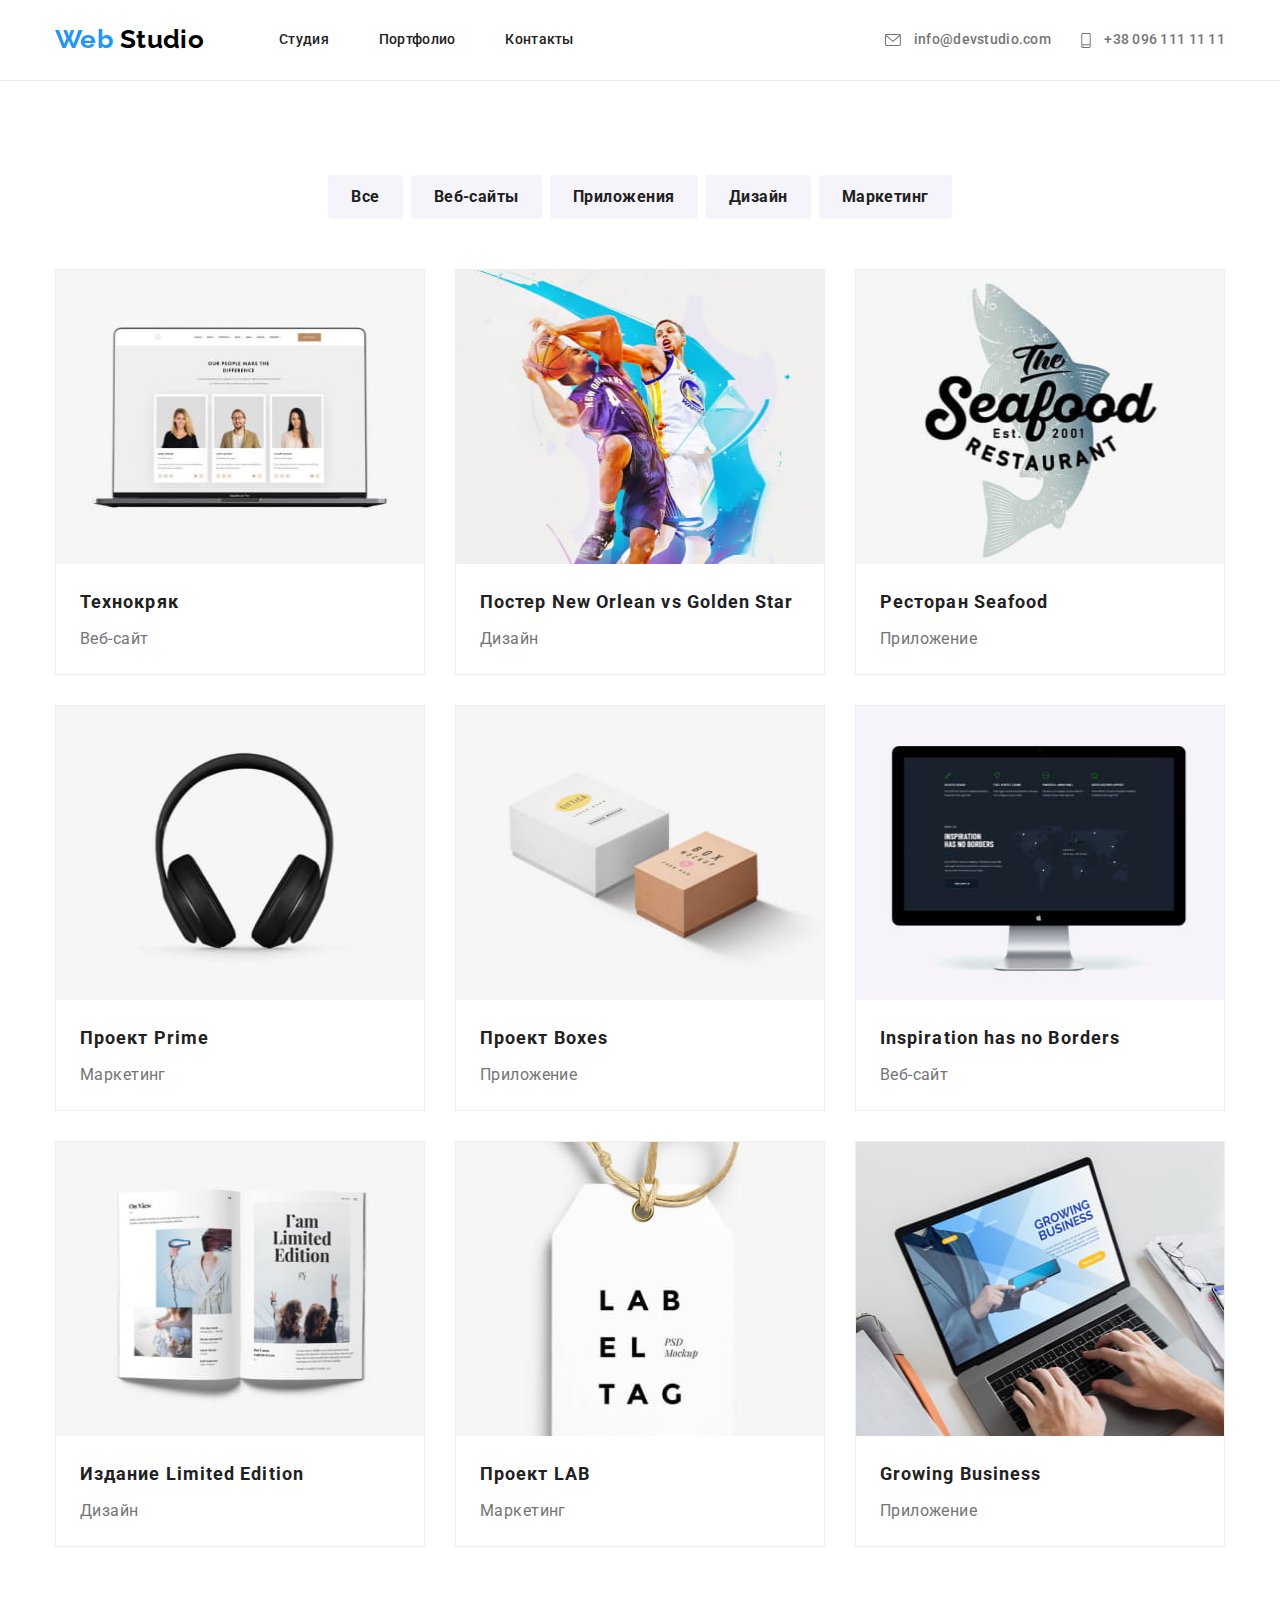
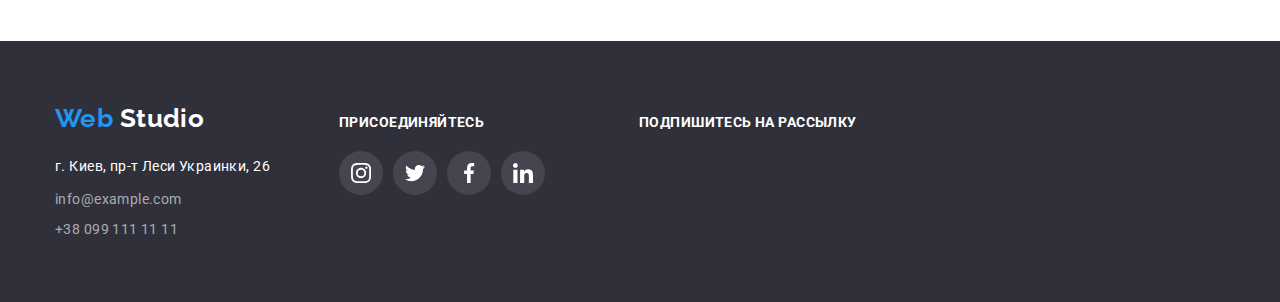
==== portfolio.html @ 945f6ce5 "Начало работы над 5 ДЗ" ====
<!DOCTYPE html>
<html lang="ru">

<head>
    <meta charset="UTF-8" />
    <meta name="viewport" content="width=device-width, initial-scale=1.0" />
    <meta http-equiv="X-UA-Compatible" content="ie=edge" />
    <link href="https://fonts.googleapis.com/css2?family=Raleway:wght@700&family=Roboto:wght@400;500;700&display=swap"
        rel="stylesheet">
    <link rel="stylesheet" href="./css/normalize.css">
    <link rel="stylesheet" href="./css/style.css">
    <title>Web Studio</title>
</head>

<body>
    <header class="page-header">
        <nav class="container main-nav">
            <a href="./index.html" class="logo">
                <span class="logo logo-first">Web</span>
                Studio
            </a>
            <ul class="list site-nav">
                <li class="site-nav-item"><a href="./index.html" class="site-nav-link">Студия</a></li>
                <li class="site-nav-item">
                    <a href="./portfolio.html" class="site-nav-link">Портфолио</a>
                </li>
                <li class="site-nav-item">
                    <a href="#" class="site-nav-link">Контакты</a>
                </li>
            </ul>
            <ul class="list contacts">
                <li class="contacts-item">
                    <a href="mailto:info@devstudio.com" class="contacts-link">
                        <svg class="icon-contacts" width="16" height="12">
                            <use href="./images/icons/sprite.svg#icon-envelope"></use>
                        </svg>
                        info@devstudio.com
                    </a>
                </li>
                <li class="contacts-item">
                    <a href="tel:+380961111111" class="contacts-link icon-phone">
                        <svg class="icon-contacts" width="10" height="15">
                            <use href="./images/icons/sprite.svg#icon-smartphone"></use>
                        </svg>
                        +38 096 111 11 11
                    </a>
                </li>
            </ul>
        </nav>
    </header>
    <main>
        <h1 class="visually-hidden">Портфолио</h1>
        <section class="container filter-section">
            <h2 class="visually-hidden">Фильтр работ</h2>
            <ul class="filter-list list">
                <li class="filter-item"><button type="button" class="button filter">Все</button></li>
                <li class="filter-item"><button type="button" class="button filter">Веб-сайты</button></li>
                <li class="filter-item"><button type="button" class="button filter">Приложения</button></li>
                <li class="filter-item"><button type="button" class="button filter">Дизайн</button></li>
                <li class="filter-item"><button type="button" class="button filter">Маркетинг</button></li>
            </ul>
        </section>
        <section class="container works-section">
            <h2 class="visually-hidden">Примеры работ</h2>
            <ul class="list works-list">
                <li class="portfolio-card">
                    <img src="./images/portfolio-1.jpg" alt="веб-сайт технокряк" width="370" height="294">
                    <div class="portfolio-item">
                        <h3 class="portfolio-item-title">Технокряк</h3>
                        <p class="portfolio-item-description">Веб-сайт</p>
                    </div>
                    <!--<div class="portfolio-item-text">
                        <p>Технокряк - это современная площадка распространения
                            коронавируса.
                            Компании используют эту
                            платформу для цифрового шпионажа и атак на защищённые сервера конкурентов.</p>
                    </div>-->
                </li>
                <li class="portfolio-card">
                    <img src="./images/portfolio-2.jpg" alt="дизайн баскетбольного постера" width="370" height="294">
                    <div class="portfolio-item">
                        <h3 class="portfolio-item-title">Постер New Orlean vs Golden Star</h3>
                        <p class="portfolio-item-description">Дизайн</p>
                    </div>
                    <!--<div class="portfolio-item-text">
                        <p>Lorem ipsum dolor sit amet consectetur adipisicing elit.
                            Perspiciatis
                            aspernatur sit eius harum, alias praesentium. Lorem ipsum dolor sit amet. Lorem ipsum dolor
                            sit amet. Lorem ipsum dolor sit amet.</p>
                    </div>-->
                </li>
                <li class="portfolio-card">
                    <img src="./images/portfolio-3.jpg" alt="приложения для ресторана сифуд" width="370" height="294">
                    <div class="portfolio-item">
                        <h3 class="portfolio-item-title">Ресторан Seafood</h3>
                        <p class="portfolio-item-description">Приложение</p>
                    </div>
                    <!--<div class="portfolio-item-text">
                        <p>Lorem ipsum dolor sit amet consectetur adipisicing elit.
                            Perspiciatis
                            aspernatur sit eius harum, alias praesentium. Lorem ipsum dolor sit amet. Lorem ipsum dolor
                            sit amet. Lorem ipsum dolor sit amet.</p>
                    </div>-->
                </li>
                <li class="portfolio-card">
                    <img src="./images/portfolio-4.jpg" alt="маркетинг для проекта прайм" width="370" height="294">

                    <div class="portfolio-item">

                        <h3 class="portfolio-item-title">Проект Prime</h3>
                        <p class="portfolio-item-description">Маркетинг</p>
                    </div>
                    <!--<div class="portfolio-item-text">
                        <p>Lorem ipsum dolor sit amet consectetur adipisicing elit.
                            Perspiciatis
                            aspernatur sit eius harum, alias praesentium. Lorem ipsum dolor sit amet. Lorem ipsum dolor
                            sit amet. Lorem ipsum dolor sit amet.</p>
                    </div>-->
                </li>
                <li class="portfolio-card">
                    <img src="./images/portfolio-5.jpg" alt="приложение для проекта боксес" width="370" height="294">
                    <div class="portfolio-item">

                        <h3 class="portfolio-item-title">Проект Boxes</h3>
                        <p class="portfolio-item-description">Приложение</p>
                    </div>
                    <!--<div class="portfolio-item-text">
                        <p>Lorem ipsum dolor sit amet consectetur adipisicing elit.
                            Perspiciatis
                            aspernatur sit eius harum, alias praesentium. Lorem ipsum dolor sit amet. Lorem ipsum dolor
                            sit amet. Lorem ipsum dolor sit amet.</p>
                    </div>-->
                </li>
                <li class="portfolio-card">
                    <img src="./images/portfolio-6.jpg" alt="сайт инспирейшн" width="370" height="294">
                    <div class="portfolio-item">

                        <h3 class="portfolio-item-title">Inspiration has no Borders</h3>
                        <p class="portfolio-item-description">Веб-сайт</p>
                    </div>
                    <!--<div class="portfolio-item-text">
                        <p>Lorem ipsum dolor sit amet consectetur adipisicing elit.
                            Perspiciatis
                            aspernatur sit eius harum, alias praesentium. Lorem ipsum dolor sit amet. Lorem ipsum dolor
                            sit amet. Lorem ipsum dolor sit amet.</p>
                    </div>-->
                </li>
                <li class="portfolio-card">
                    <img src="./images/portfolio-7.jpg" alt="дизайн издания лимитед эдишин" width="370" height="294">
                    <div class="portfolio-item">

                        <h3 class="portfolio-item-title">Издание Limited Edition</h3>
                        <p class="portfolio-item-description">Дизайн</p>
                    </div>
                    <!--<div class="portfolio-item-text">
                        <p>Lorem ipsum dolor sit amet consectetur adipisicing elit.
                            Perspiciatis
                            aspernatur sit eius harum, alias praesentium. Lorem ipsum dolor sit amet. Lorem ipsum dolor
                            sit amet. Lorem ipsum dolor sit amet.</p>
                    </div>-->
                </li>
                <li class="portfolio-card">
                    <img src="./images/portfolio-8.jpg" alt="маркетинг для проекта лаб" width="370" height="294">
                    <div class="portfolio-item">

                        <h3 class="portfolio-item-title">Проект LAB</h3>
                        <p class="portfolio-item-description">Маркетинг</p>
                    </div>
                    <!--<div class="portfolio-item-text">
                        <p>Lorem ipsum dolor sit amet consectetur adipisicing elit.
                            Perspiciatis
                            aspernatur sit eius harum, alias praesentium. Lorem ipsum dolor sit amet. Lorem ipsum dolor
                            sit amet. Lorem ipsum dolor sit amet.</p>
                    </div>-->
                </li>
                <li class="portfolio-card">
                    <img src="./images/portfolio-9.jpg" alt="приложение для бизнеса" width="370" height="294">
                    <div class="portfolio-item">

                        <h3 class="portfolio-item-title">Growing Business</h3>
                        <p class="portfolio-item-description">Приложение</p>
                    </div>
                    <!--<div class="portfolio-item-text">
                        <p>Lorem ipsum dolor sit amet consectetur adipisicing elit.
                            Perspiciatis
                            aspernatur sit eius harum, alias praesentium. Lorem ipsum dolor sit amet. Lorem ipsum dolor
                            sit amet. Lorem ipsum dolor sit amet.</p>
                    </div>-->
                </li>
            </ul>
        </section>
    </main>
    <footer>
        <div class="container footer-columns">
            <div class="logo-address">
                <a href="./index.html" class="logo logo-footer">
                    <span class="logo logo-first">Web</span>
                    Studio
                </a>
                <address class="address">
                    <ul class="list">
                        <li>
                            <a href="https://goo.gl/maps/nj3guqjCCo6YJQm78" target="_blank" rel="noopener noreferrer"
                                class="footer-link address">
                                г. Киев, пр-т Леси Украинки, 26
                            </a>
                        </li>
                        <li class="footer-contacts-mail">
                            <a href="mailto:info@example.com" class="footer-link">info@example.com</a>
                        </li>
                        <li class="footer-contacts-phone">
                            <a href="tel:+380991111111" class="footer-link">+38 099 111 11 11</a>
                        </li>
                    </ul>
                </address>
            </div>
            <div class="follow-block">
                <p class="footer-action">Присоединяйтесь</p>
                <ul class="list social-link">
                    <li>
                        <a class="social-link-item footer" href="https://www.instagram.com/" target="_blank"
                            rel="noopener noreferrer" aria-label="ссылка на инстаграм">
                            <svg class="social-link-icon" width="20" height="20">
                                <use href="./images/icons/sprite.svg#icon-instagram"></use>
                            </svg>
                        </a>
                    </li>
                    <li>
                        <a class="social-link-item footer" href="https://www.twitter.com/" target="_blank"
                            rel="noopener noreferrer" aria-label="ссылка на твиттер">
                            <svg class="social-link-icon" width="20" height="20">
                                <use href="./images/icons/sprite.svg#icon-twitter"></use>
                            </svg>
                        </a>
                    </li>
                    <li>
                        <a class="social-link-item footer" href="https://www.facebook.com/" target="_blank"
                            rel="noopener noreferrer" aria-label="ссылка на фейсбук">
                            <svg class="social-link-icon" width="20" height="20">
                                <use href="./images/icons/sprite.svg#icon-facebook"></use>
                            </svg>
                        </a>
                    </li>
                    <li>
                        <a class="social-link-item footer" href="https://www.linkedin.com/" target="_blank"
                            rel="noopener noreferrer" aria-label="ссылка на линкедин">
                            <svg class="social-link-icon" width="20" height="20">
                                <use href="./images/icons/sprite.svg#icon-linkedin"></use>
                            </svg>
                        </a>
                    </li>
                </ul>
            </div>
            <div>
                <p class="footer-action">Подпишитесь на рассылку</p>
            </div>
        </div>
    </footer>
</body>

</html>
---- css/style.css ----
:root {
	--primary-text-color: #757575;
	--secondary-text-color: #212121;
	--accent-color: #2196f3;
	--additional-color: #ffffff;
	--logo-color: #000000;
	--footer-contacts-color: rgba(255, 255, 255, 0.6);
	--overlay-color: rgba(47, 48, 58, 0.8);
	--overlay-hero: rgba(47, 48, 58, 0.4);
	--portfolio-overlay: rgba(33, 150, 243, 0.9);
	--secondary-background: #f5f4fa;
	--footer-background: #2f303a;
	--clients-logo-border: #afb1b8;
}

html {
	box-sizing: border-box;
}

*,
*::before,
*::after {
	box-sizing: inherit;
}

body {
	color: var(--primary-text-color);
	font-family: Roboto, sans-serif;
	font-style: normal;
	font-weight: 400;
	font-size: 14px;
	line-height: 1.71;
	letter-spacing: 0.03em;
}

header {
	border-bottom: 1px solid #ececec;
}

footer {
	margin-top: 94px;

	background-color: var(--footer-background);
}

button {
	font-family: inherit;
}

img {
	display: block;
	margin: 0;
	max-width: 100%;
}

/*Utilities*/

.list {
	list-style: none;
	padding: 0;
	margin: 0;
}

.container {
	width: 1200px;
	margin-left: auto;
	margin-right: auto;
	padding-left: 15px;
	padding-right: 15px;
}

.visually-hidden {
	position: absolute !important;
	clip: rect(1px 1px 1px 1px);
	/* IE6, IE7 */
	clip: rect(1px, 1px, 1px, 1px);
	padding: 0 !important;
	border: 0 !important;
	height: 1px !important;
	width: 1px !important;
	overflow: hidden;
}

/*Logo*/

.logo {
	color: var(--logo-color);
	font-family: Raleway, serif;
	font-style: normal;
	font-weight: 700;
	font-size: 26px;
	line-height: 1.2;
	text-decoration: none;
}

.logo.logo-first {
	color: var(--accent-color);
}

.logo.logo-footer {
	color: var(--additional-color);
}

/*Navigation*/

.main-nav {
	display: flex;
	align-items: center;
}

.site-nav {
	display: flex;
	margin-left: 75px;
}

.contacts {
	display: flex;
	margin-left: auto;
}

.site-nav-item {
	margin-right: 50px;
}

.site-nav-item:last-child {
	margin-right: 0;
}

.contacts-item {
	margin-right: 30px;
}

.contacts-item:last-child {
	margin-right: 0;
}

.site-nav-link,
.contacts-link {
	padding-top: 32px;
	padding-bottom: 32px;
	display: block;

	font-weight: 500;
	line-height: 1.14;
	letter-spacing: 0.02em;
	text-decoration: none;
}

.site-nav-link {
	color: var(--secondary-text-color);
}

.contacts-link {
	color: var(--primary-text-color);
	fill: var(--primary-text-color);
}

.icon-contacts {
	margin-right: 10px;
	vertical-align: middle;
}

.site-nav-link:hover,
.contacts-link:hover,
.site-nav-link:focus,
.contacts-link:focus {
	color: var(--accent-color);
	fill: var(--accent-color);
}

/*Hero*/

.hero {
	color: var(--additional-color);
	text-align: center;
	letter-spacing: 0.06em;
}

.hero-section {
	padding-top: 200px;
	padding-bottom: 200px;
	height: 600px;
	max-width: 1600px;
	background-color: var(--overlay-color);
	background-image: linear-gradient(var(--overlay-hero), var(--overlay-hero)), url(../images/hero.jpg);
	background-position: center;
	background-size: cover;
}

.hero-title {
	margin-top: 0;
	margin-bottom: 30px;
	font-weight: 900;
	font-size: 44px;
	line-height: 1.36;
	letter-spacing: 0.06em;
	text-transform: uppercase;
}

/*Buttons*/

.button {
	display: inline-block;
	border: 1px solid transparent;
	border-radius: 4px;
	padding: 10px 32px;
	min-width: 200px;

	background-color: var(--additional-color);
	color: var(--primary-text-color);
	font-weight: 700;
	font-size: 16px;
	line-height: 1.88;
	text-align: center;
	letter-spacing: 0.06em;
}

.button.primary {
	background-color: var(--accent-color);
	color: var(--additional-color);
}

.button.filter {
	background-color: var(--secondary-background);
	color: var(--secondary-text-color);
	line-height: 1.88;
	letter-spacing: 0.03em;
	padding: 6px 22px;
	min-width: 73px;
}

.filter-item {
	margin-left: 8px;
}
.filter-item:first-child {
	margin-left: 0;
}

.button.filter:hover,
.button.filter:active,
.button.filter:focus {
	background-color: var(--accent-color);
	color: var(--additional-color);
	outline: none;
	box-shadow: 0px 3px 1px rgba(0, 0, 0, 0.1), 0px 1px 2px rgba(0, 0, 0, 0.08), 0px 2px 2px rgba(0, 0, 0, 0.12);
}

/*Section*/

.section {
	margin-top: 94px;
}

.section-title {
	margin-top: 0;
	margin-bottom: 50px;

	color: var(--secondary-text-color);
	font-weight: 700;
	font-size: 36px;
	line-height: 1.17;
	text-align: center;
}

.section-title-description {
	margin-top: 30px;
	margin-bottom: 10px;

	color: var(--secondary-text-color);
	font-weight: 700;
	font-size: 14px;
	line-height: 1.14;
	text-transform: uppercase;
}

.section-title-description.white {
	margin-top: 0;
	margin-bottom: 0;
	padding-top: 27px;
	padding-bottom: 27px;
	display: block;

	background-color: var(--overlay-color);
	color: var(--additional-color);
	text-align: center;
}

/*Advantages*/

.advantages {
	display: flex;
}

.advantages-item {
	width: calc((100% - 90px) / 4);
}

.advantages-item:not(:last-child) {
	margin-right: 30px;
}

.advantages-bg {
	display: flex;

	height: 120px;
	align-items: center;
	justify-content: center;
	background-color: var(--secondary-background);
	border-radius: 4px;
}

.advantages-icon {
	width: 70px;
	height: 70px;
}

/*Products*/

.products {
	display: flex;
}

.products-item {
	width: calc((100% - 60px) / 3);
}

.products-item:not(:last-child) {
	margin-right: 30px;
}

/*Team*/

.section-grey {
	padding-top: 94px;
	padding-bottom: 94px;
	margin-top: 94px;

	background-color: var(--secondary-background);
}

.team-member {
	display: flex;
	font-size: 16px;
	line-height: 1.18;
	text-align: center;
}

.team-member-card {
	width: calc((100% - 90px) / 4);

	background-color: var(--additional-color);
	box-shadow: 0px 1px 3px rgba(0, 0, 0, 0.12), 0px 1px 1px rgba(0, 0, 0, 0.14), 0px 2px 1px rgba(0, 0, 0, 0.2);
	border-radius: 0px 0px 4px 4px;
}

.team-member-card:not(:last-child) {
	margin-right: 30px;
}

.team-member.name {
	margin-top: 0;
	margin-bottom: 10px;
	display: block;
	color: var(--secondary-text-color);
	font-weight: 500;
}

.team-member.prof {
	margin-top: 0;
	margin-bottom: 16px;
	display: block;
}

.team-member-description {
	padding-top: 30px;
	padding-bottom: 24px;
	padding-left: 32px;
	padding-right: 32px;
}

/*Clients*/

.clients {
	margin-top: 94px;
}

.clients-list {
	display: flex;
	align-items: center;
}

.clients-list-item {
	display: flex;

	width: calc((100% - 150px) / 6);
	height: 90px;
	border: 1px solid var(--clients-logo-border);
	border-radius: 4px;
}

.clients-list-item:hover {
	border-color: var(--accent-color);
}

.clients-list-item:not(:last-child) {
	margin-right: 30px;
}

.clients-link {
	display: flex;
	align-items: center;
	justify-content: center;
	height: 90px;
	width: 170px;
	margin: 0;
	padding: 0;
	fill: var(--clients-logo-border);
}

.clients-link:hover {
	fill: var(--accent-color);
}

/*Portfolio*/

.portfolio-card {
	width: calc((100% - 60px) / 3);
	margin-right: 30px;
	margin-bottom: 30px;
	background: #ffffff;
	border: 1px solid #eeeeee;
}

.portfolio-card:hover {
	box-shadow: 0px 1px 1px rgba(0, 0, 0, 0.12), 0px 4px 4px rgba(0, 0, 0, 0.06), 1px 4px 6px rgba(0, 0, 0, 0.16);
}

.portfolio-card:nth-last-child(-n + 3) {
	margin-bottom: 0;
}

.portfolio-card:nth-child(3n) {
	margin-right: 0;
}

.portfolio-item {
	padding: 20px 24px;
}

.portfolio-item-title {
	margin: 0;

	color: var(--secondary-text-color);
	font-weight: 700;
	font-size: 18px;
	line-height: 2;
	letter-spacing: 0.06em;
}

.portfolio-item-description {
	margin-top: 4px;
	margin-bottom: 0;

	font-size: 16px;
	line-height: 1.87;
}

.portfolio-item-text {
	margin: 0;
	padding: 63px 24px;

	background-color: var(--portfolio-overlay);
	color: var(--additional-color);
	font-size: 18px;
	line-height: 1.56;
}

.filter-list {
	display: flex;
	justify-content: center;
}

.filter-section {
	margin-top: 94px;
}

.works-section {
	margin-top: 50px;
}

.works-list {
	display: flex;
	flex-wrap: wrap;
}

/*Footer*/

.footer-link {
	color: var(--footer-contacts-color);
	font-style: normal;
	text-decoration: none;
}

.footer-link.address {
	color: var(--additional-color);
}

.footer-action {
	margin-bottom: 20px;

	color: var(--additional-color);
	font-weight: 700;
	font-size: 14px;
	line-height: 1.14;
	text-transform: uppercase;
}

.footer-columns {
	display: flex;
	align-items: baseline;
	padding-bottom: 60px;
	padding-top: 60px;
}

.logo-address {
	margin-right: 69px;
}

.address {
	margin-top: 20px;
}

.footer-contacts-mail {
	margin-top: 9px;
}

.footer-contacts-phone {
	margin-top: 6px;
}

/*Social links*/

.social-link {
	display: flex;
	align-items: center;
}

.social-link:hover,
.social-link:focus {
}

.social-link > li:not(:last-child) {
	margin-right: 10px;
}

.social-link-item {
	display: flex;
	align-items: center;
	margin: 0px;
	padding: 12px;

	fill: var(--clients-logo-border);
}

.social-link-item:hover,
.social-link-item:focus,
.social-link-item.footer:hover,
.social-link-item.footer:focus {
	fill: var(--additional-color);
	background-size: 44px 44px;
	background-color: var(--accent-color);
	border-radius: 50%;
}

.social-link-icon:hover,
.social-link-icon:focus {
	fill: var(--additional-color);
}

.social-link-item.footer {
	fill: var(--additional-color);
	background-color: rgba(255, 255, 255, 0.1);
	border-radius: 50%;
}

.follow-block {
	margin-right: 94px;
}
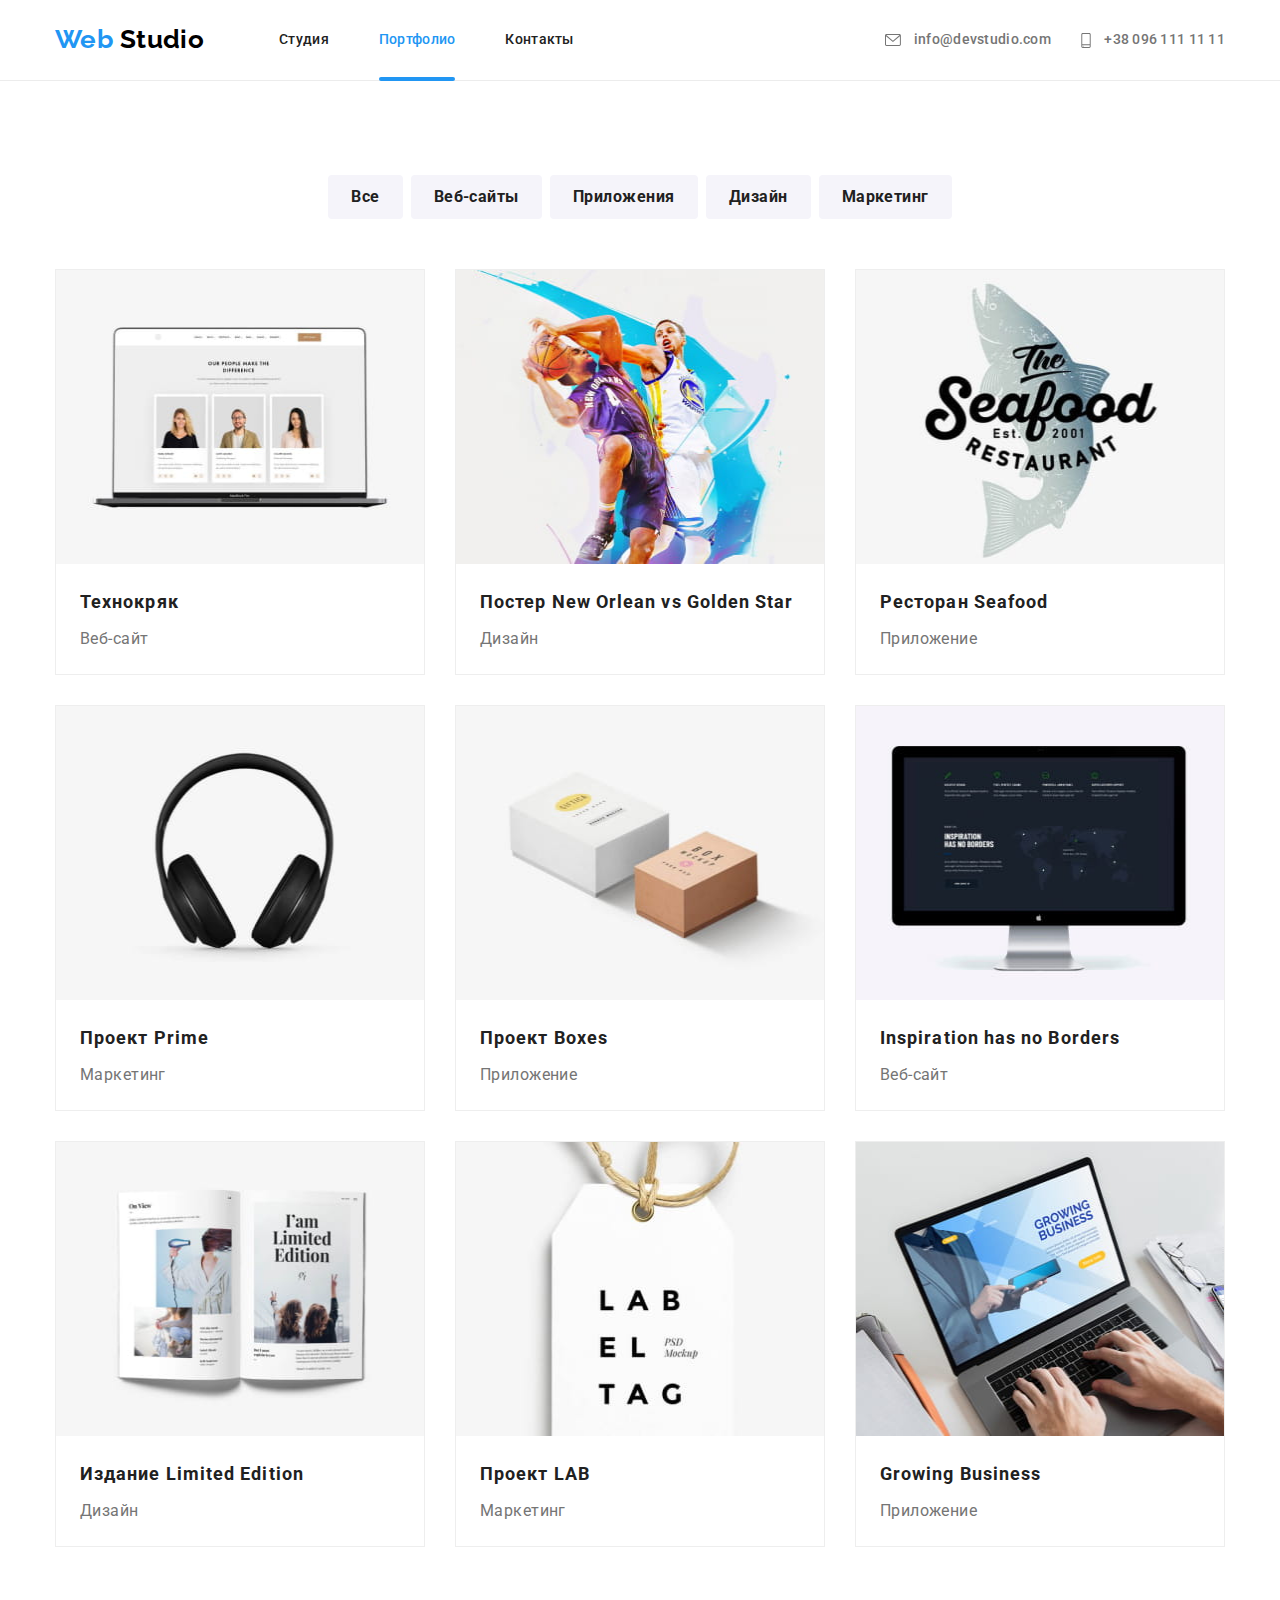
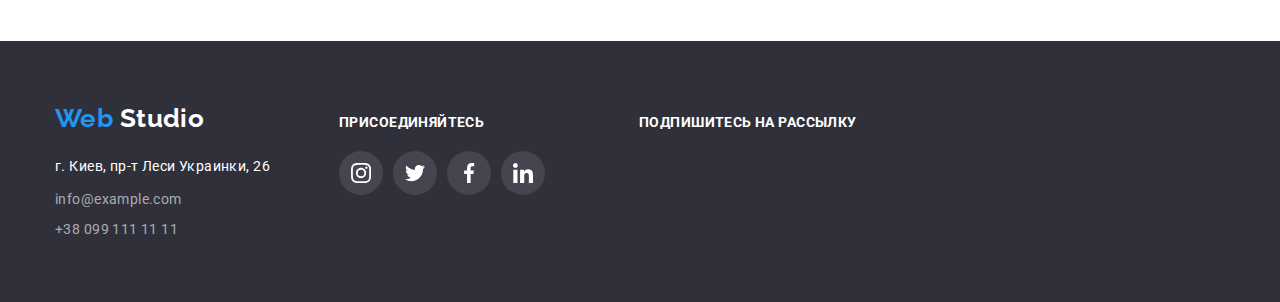
==== commit daa8fc98: "Добавлены эффекты перехода" ====
--- a/portfolio.html
+++ b/portfolio.html
@@ -22,7 +22,7 @@
             <ul class="list site-nav">
                 <li class="site-nav-item"><a href="./index.html" class="site-nav-link">Студия</a></li>
                 <li class="site-nav-item">
-                    <a href="./portfolio.html" class="site-nav-link">Портфолио</a>
+                    <a href="./portfolio.html" class="site-nav-link current">Портфолио</a>
                 </li>
                 <li class="site-nav-item">
                     <a href="#" class="site-nav-link">Контакты</a>
@@ -64,128 +64,170 @@
             <h2 class="visually-hidden">Примеры работ</h2>
             <ul class="list works-list">
                 <li class="portfolio-card">
-                    <img src="./images/portfolio-1.jpg" alt="веб-сайт технокряк" width="370" height="294">
+                    <div class="overlay-portfolio-text"><img src="./images/portfolio-1.jpg" alt="веб-сайт технокряк"
+                            width="370" height="294">
+                        <div class="portfolio-item-text">
+                            <p>Технокряк - это современная площадка распространения
+                                коронавируса.
+                                Компании используют эту
+                                платформу для цифрового шпионажа и атак на защищённые сервера конкурентов.</p>
+                        </div>
+                    </div>
+
                     <div class="portfolio-item">
                         <h3 class="portfolio-item-title">Технокряк</h3>
                         <p class="portfolio-item-description">Веб-сайт</p>
                     </div>
-                    <!--<div class="portfolio-item-text">
-                        <p>Технокряк - это современная площадка распространения
-                            коронавируса.
-                            Компании используют эту
-                            платформу для цифрового шпионажа и атак на защищённые сервера конкурентов.</p>
-                    </div>-->
-                </li>
-                <li class="portfolio-card">
-                    <img src="./images/portfolio-2.jpg" alt="дизайн баскетбольного постера" width="370" height="294">
+                </li>
+                <li class="portfolio-card">
+                    <div class="overlay-portfolio-text"><img src="./images/portfolio-2.jpg"
+                            alt="дизайн баскетбольного постера" width="370" height="294">
+                        <div class="portfolio-item-text">
+                            <p>Lorem ipsum dolor sit amet consectetur adipisicing elit.
+                                Perspiciatis
+                                aspernatur sit eius harum, alias praesentium. Lorem ipsum dolor sit amet. Lorem ipsum
+                                dolor
+                                sit amet. Lorem ipsum dolor sit amet.</p>
+                        </div>
+                    </div>
                     <div class="portfolio-item">
                         <h3 class="portfolio-item-title">Постер New Orlean vs Golden Star</h3>
                         <p class="portfolio-item-description">Дизайн</p>
                     </div>
-                    <!--<div class="portfolio-item-text">
-                        <p>Lorem ipsum dolor sit amet consectetur adipisicing elit.
-                            Perspiciatis
-                            aspernatur sit eius harum, alias praesentium. Lorem ipsum dolor sit amet. Lorem ipsum dolor
-                            sit amet. Lorem ipsum dolor sit amet.</p>
-                    </div>-->
-                </li>
-                <li class="portfolio-card">
-                    <img src="./images/portfolio-3.jpg" alt="приложения для ресторана сифуд" width="370" height="294">
+                </li>
+                <li class="portfolio-card">
+                    <div class="overlay-portfolio-text"><img src="./images/portfolio-3.jpg"
+                            alt="приложения для ресторана сифуд" width="370" height="294">
+
+                        <div class="portfolio-item-text">
+                            <p>Lorem ipsum dolor sit amet consectetur adipisicing elit.
+                                Perspiciatis
+                                aspernatur sit eius harum, alias praesentium. Lorem ipsum dolor sit amet. Lorem ipsum
+                                dolor
+                                sit amet. Lorem ipsum dolor sit amet.</p>
+                        </div>
+                    </div>
                     <div class="portfolio-item">
                         <h3 class="portfolio-item-title">Ресторан Seafood</h3>
                         <p class="portfolio-item-description">Приложение</p>
                     </div>
-                    <!--<div class="portfolio-item-text">
-                        <p>Lorem ipsum dolor sit amet consectetur adipisicing elit.
-                            Perspiciatis
-                            aspernatur sit eius harum, alias praesentium. Lorem ipsum dolor sit amet. Lorem ipsum dolor
-                            sit amet. Lorem ipsum dolor sit amet.</p>
-                    </div>-->
-                </li>
-                <li class="portfolio-card">
-                    <img src="./images/portfolio-4.jpg" alt="маркетинг для проекта прайм" width="370" height="294">
-
+                </li>
+                <li class="portfolio-card">
+                    <div class="overlay-portfolio-text"><img src="./images/portfolio-4.jpg"
+                            alt="маркетинг для проекта прайм" width="370" height="294">
+                        <div class="portfolio-item-text">
+                            <p>Lorem ipsum dolor sit amet consectetur adipisicing elit.
+                                Perspiciatis
+                                aspernatur sit eius harum, alias praesentium. Lorem ipsum dolor sit amet. Lorem ipsum
+                                dolor
+                                sit amet. Lorem ipsum dolor sit amet.</p>
+                        </div>
+                    </div>
                     <div class="portfolio-item">
 
                         <h3 class="portfolio-item-title">Проект Prime</h3>
                         <p class="portfolio-item-description">Маркетинг</p>
                     </div>
-                    <!--<div class="portfolio-item-text">
-                        <p>Lorem ipsum dolor sit amet consectetur adipisicing elit.
-                            Perspiciatis
-                            aspernatur sit eius harum, alias praesentium. Lorem ipsum dolor sit amet. Lorem ipsum dolor
-                            sit amet. Lorem ipsum dolor sit amet.</p>
-                    </div>-->
-                </li>
-                <li class="portfolio-card">
-                    <img src="./images/portfolio-5.jpg" alt="приложение для проекта боксес" width="370" height="294">
-                    <div class="portfolio-item">
-
+
+                </li>
+                <li class="portfolio-card">
+                    <div class="overlay-portfolio-text"><img src="./images/portfolio-5.jpg"
+                            alt="приложение для проекта боксес" width="370" height="294">
+
+                        <div class="portfolio-item-text">
+                            <p>Lorem ipsum dolor sit amet consectetur adipisicing elit.
+                                Perspiciatis
+                                aspernatur sit eius harum, alias praesentium. Lorem ipsum dolor sit amet. Lorem ipsum
+                                dolor
+                                sit amet. Lorem ipsum dolor sit amet.</p>
+                        </div>
+                    </div>
+
+                    <div class="portfolio-item">
                         <h3 class="portfolio-item-title">Проект Boxes</h3>
                         <p class="portfolio-item-description">Приложение</p>
                     </div>
-                    <!--<div class="portfolio-item-text">
-                        <p>Lorem ipsum dolor sit amet consectetur adipisicing elit.
-                            Perspiciatis
-                            aspernatur sit eius harum, alias praesentium. Lorem ipsum dolor sit amet. Lorem ipsum dolor
-                            sit amet. Lorem ipsum dolor sit amet.</p>
-                    </div>-->
-                </li>
-                <li class="portfolio-card">
-                    <img src="./images/portfolio-6.jpg" alt="сайт инспирейшн" width="370" height="294">
+
+                </li>
+                <li class="portfolio-card">
+                    <div class="overlay-portfolio-text"><img src="./images/portfolio-6.jpg" alt="сайт инспирейшн"
+                            width="370" height="294">
+
+                        <div class="portfolio-item-text">
+                            <p>Lorem ipsum dolor sit amet consectetur adipisicing elit.
+                                Perspiciatis
+                                aspernatur sit eius harum, alias praesentium. Lorem ipsum dolor sit amet. Lorem ipsum
+                                dolor
+                                sit amet. Lorem ipsum dolor sit amet.</p>
+                        </div>
+                    </div>
+
                     <div class="portfolio-item">
 
                         <h3 class="portfolio-item-title">Inspiration has no Borders</h3>
                         <p class="portfolio-item-description">Веб-сайт</p>
                     </div>
-                    <!--<div class="portfolio-item-text">
-                        <p>Lorem ipsum dolor sit amet consectetur adipisicing elit.
-                            Perspiciatis
-                            aspernatur sit eius harum, alias praesentium. Lorem ipsum dolor sit amet. Lorem ipsum dolor
-                            sit amet. Lorem ipsum dolor sit amet.</p>
-                    </div>-->
-                </li>
-                <li class="portfolio-card">
-                    <img src="./images/portfolio-7.jpg" alt="дизайн издания лимитед эдишин" width="370" height="294">
+
+                </li>
+                <li class="portfolio-card">
+                    <div class="overlay-portfolio-text"><img src="./images/portfolio-7.jpg"
+                            alt="дизайн издания лимитед эдишин" width="370" height="294">
+
+                        <div class="portfolio-item-text">
+                            <p>Lorem ipsum dolor sit amet consectetur adipisicing elit.
+                                Perspiciatis
+                                aspernatur sit eius harum, alias praesentium. Lorem ipsum dolor sit amet. Lorem ipsum
+                                dolor
+                                sit amet. Lorem ipsum dolor sit amet.</p>
+                        </div>
+                    </div>
+
                     <div class="portfolio-item">
 
                         <h3 class="portfolio-item-title">Издание Limited Edition</h3>
                         <p class="portfolio-item-description">Дизайн</p>
                     </div>
-                    <!--<div class="portfolio-item-text">
-                        <p>Lorem ipsum dolor sit amet consectetur adipisicing elit.
-                            Perspiciatis
-                            aspernatur sit eius harum, alias praesentium. Lorem ipsum dolor sit amet. Lorem ipsum dolor
-                            sit amet. Lorem ipsum dolor sit amet.</p>
-                    </div>-->
-                </li>
-                <li class="portfolio-card">
-                    <img src="./images/portfolio-8.jpg" alt="маркетинг для проекта лаб" width="370" height="294">
+
+                </li>
+                <li class="portfolio-card">
+                    <div class="overlay-portfolio-text"><img src="./images/portfolio-8.jpg"
+                            alt="маркетинг для проекта лаб" width="370" height="294">
+
+                        <div class="portfolio-item-text">
+                            <p>Lorem ipsum dolor sit amet consectetur adipisicing elit.
+                                Perspiciatis
+                                aspernatur sit eius harum, alias praesentium. Lorem ipsum dolor sit amet. Lorem ipsum
+                                dolor
+                                sit amet. Lorem ipsum dolor sit amet.</p>
+                        </div>
+                    </div>
+
                     <div class="portfolio-item">
 
                         <h3 class="portfolio-item-title">Проект LAB</h3>
                         <p class="portfolio-item-description">Маркетинг</p>
                     </div>
-                    <!--<div class="portfolio-item-text">
-                        <p>Lorem ipsum dolor sit amet consectetur adipisicing elit.
-                            Perspiciatis
-                            aspernatur sit eius harum, alias praesentium. Lorem ipsum dolor sit amet. Lorem ipsum dolor
-                            sit amet. Lorem ipsum dolor sit amet.</p>
-                    </div>-->
-                </li>
-                <li class="portfolio-card">
-                    <img src="./images/portfolio-9.jpg" alt="приложение для бизнеса" width="370" height="294">
+
+                </li>
+                <li class="portfolio-card">
+                    <div class="overlay-portfolio-text"><img src="./images/portfolio-9.jpg" alt="приложение для бизнеса"
+                            width="370" height="294">
+
+                        <div class="portfolio-item-text">
+                            <p>Lorem ipsum dolor sit amet consectetur adipisicing elit.
+                                Perspiciatis
+                                aspernatur sit eius harum, alias praesentium. Lorem ipsum dolor sit amet. Lorem ipsum
+                                dolor
+                                sit amet. Lorem ipsum dolor sit amet.</p>
+                        </div>
+                    </div>
+
                     <div class="portfolio-item">
 
                         <h3 class="portfolio-item-title">Growing Business</h3>
                         <p class="portfolio-item-description">Приложение</p>
                     </div>
-                    <!--<div class="portfolio-item-text">
-                        <p>Lorem ipsum dolor sit amet consectetur adipisicing elit.
-                            Perspiciatis
-                            aspernatur sit eius harum, alias praesentium. Lorem ipsum dolor sit amet. Lorem ipsum dolor
-                            sit amet. Lorem ipsum dolor sit amet.</p>
-                    </div>-->
+
                 </li>
             </ul>
         </section>
--- a/css/style.css
+++ b/css/style.css
@@ -34,7 +34,7 @@
 }
 
 header {
-	border-bottom: 1px solid #ececec;
+	position: relative;
 }
 
 footer {
@@ -103,6 +103,10 @@
 
 /*Navigation*/
 
+.page-header {
+	border-bottom: 1px solid #ECECEC;
+}
+
 .main-nav {
 	display: flex;
 	align-items: center;
@@ -120,6 +124,7 @@
 
 .site-nav-item {
 	margin-right: 50px;
+	position: relative;
 }
 
 .site-nav-item:last-child {
@@ -148,6 +153,32 @@
 
 .site-nav-link {
 	color: var(--secondary-text-color);
+}
+
+.site-nav-link:hover::after,
+.site-nav-link:focus::after,
+.site-nav-link.current::after {
+	content: "";
+	width: 100%;
+	height: 4px;
+	border-radius: 2px;
+	background-color: var(--accent-color);
+	position: absolute;
+	bottom: 0;
+	left: 0;
+	transform: translate(0px, 1px);
+
+}
+
+.site-nav-link:hover::after,
+.site-nav-link:focus::after {
+
+	transition: background-color 250ms cubic-bezier(0.4, 0, 0.2, 1);
+
+}
+
+.site-nav-link.current {
+	color: var(--accent-color);
 }
 
 .contacts-link {
@@ -166,6 +197,8 @@
 .contacts-link:focus {
 	color: var(--accent-color);
 	fill: var(--accent-color);
+	transition: color 250ms cubic-bezier(0.4, 0, 0.2, 1),
+		fill 250ms cubic-bezier(0.4, 0, 0.2, 1);
 }
 
 /*Hero*/
@@ -232,6 +265,7 @@
 .filter-item {
 	margin-left: 8px;
 }
+
 .filter-item:first-child {
 	margin-left: 0;
 }
@@ -243,6 +277,9 @@
 	color: var(--additional-color);
 	outline: none;
 	box-shadow: 0px 3px 1px rgba(0, 0, 0, 0.1), 0px 1px 2px rgba(0, 0, 0, 0.08), 0px 2px 2px rgba(0, 0, 0, 0.12);
+	transition: color 250ms cubic-bezier(0.4, 0, 0.2, 1),
+		background-color 250ms cubic-bezier(0.4, 0, 0.2, 1),
+		box-shadow 250ms cubic-bezier(0.4, 0, 0.2, 1);
 }
 
 /*Section*/
@@ -279,6 +316,9 @@
 	padding-top: 27px;
 	padding-bottom: 27px;
 	display: block;
+	position: absolute;
+	bottom: 0;
+	width: 100%;
 
 	background-color: var(--overlay-color);
 	color: var(--additional-color);
@@ -322,6 +362,8 @@
 
 .products-item {
 	width: calc((100% - 60px) / 3);
+
+	position: relative;
 }
 
 .products-item:not(:last-child) {
@@ -398,8 +440,10 @@
 	border-radius: 4px;
 }
 
-.clients-list-item:hover {
+.clients-list-item:hover,
+.clients-list-item:focus {
 	border-color: var(--accent-color);
+	transition: border-color 250ms cubic-bezier(0.4, 0, 0.2, 1);
 }
 
 .clients-list-item:not(:last-child) {
@@ -417,8 +461,10 @@
 	fill: var(--clients-logo-border);
 }
 
-.clients-link:hover {
+.clients-link:hover,
+.clients-link:focus {
 	fill: var(--accent-color);
+	transition: fill 250ms cubic-bezier(0.4, 0, 0.2, 1);
 }
 
 /*Portfolio*/
@@ -433,6 +479,7 @@
 
 .portfolio-card:hover {
 	box-shadow: 0px 1px 1px rgba(0, 0, 0, 0.12), 0px 4px 4px rgba(0, 0, 0, 0.06), 1px 4px 6px rgba(0, 0, 0, 0.16);
+	transition: box-shadow 250ms cubic-bezier(0.4, 0, 0.2, 1);
 }
 
 .portfolio-card:nth-last-child(-n + 3) {
@@ -457,6 +504,21 @@
 	letter-spacing: 0.06em;
 }
 
+.overlay-portfolio-text {
+	position: relative;
+	overflow: hidden;
+
+
+}
+
+.portfolio-card:hover .portfolio-item-text {
+
+	transform: translatey(0);
+	width: 370px;
+	height: 294px;
+	transition: transform 250ms cubic-bezier(0.4, 0, 0.2, 1)
+}
+
 .portfolio-item-description {
 	margin-top: 4px;
 	margin-bottom: 0;
@@ -468,11 +530,18 @@
 .portfolio-item-text {
 	margin: 0;
 	padding: 63px 24px;
+	width: 100%;
+	height: 100%;
+	position: absolute;
+	top: 0;
+	left: 0;
 
 	background-color: var(--portfolio-overlay);
 	color: var(--additional-color);
 	font-size: 18px;
 	line-height: 1.56;
+
+	transform: translatey(100%);
 }
 
 .filter-list {
@@ -545,11 +614,7 @@
 	align-items: center;
 }
 
-.social-link:hover,
-.social-link:focus {
-}
-
-.social-link > li:not(:last-child) {
+.social-link>li:not(:last-child) {
 	margin-right: 10px;
 }
 
@@ -570,11 +635,14 @@
 	background-size: 44px 44px;
 	background-color: var(--accent-color);
 	border-radius: 50%;
+	transition: fill 250ms cubic-bezier(0.4, 0, 0.2, 1),
+		background-color 250ms cubic-bezier(0.4, 0, 0.2, 1);
 }
 
 .social-link-icon:hover,
 .social-link-icon:focus {
 	fill: var(--additional-color);
+	transition: fill 250ms cubic-bezier(0.4, 0, 0.2, 1);
 }
 
 .social-link-item.footer {
@@ -585,4 +653,4 @@
 
 .follow-block {
 	margin-right: 94px;
-}
+}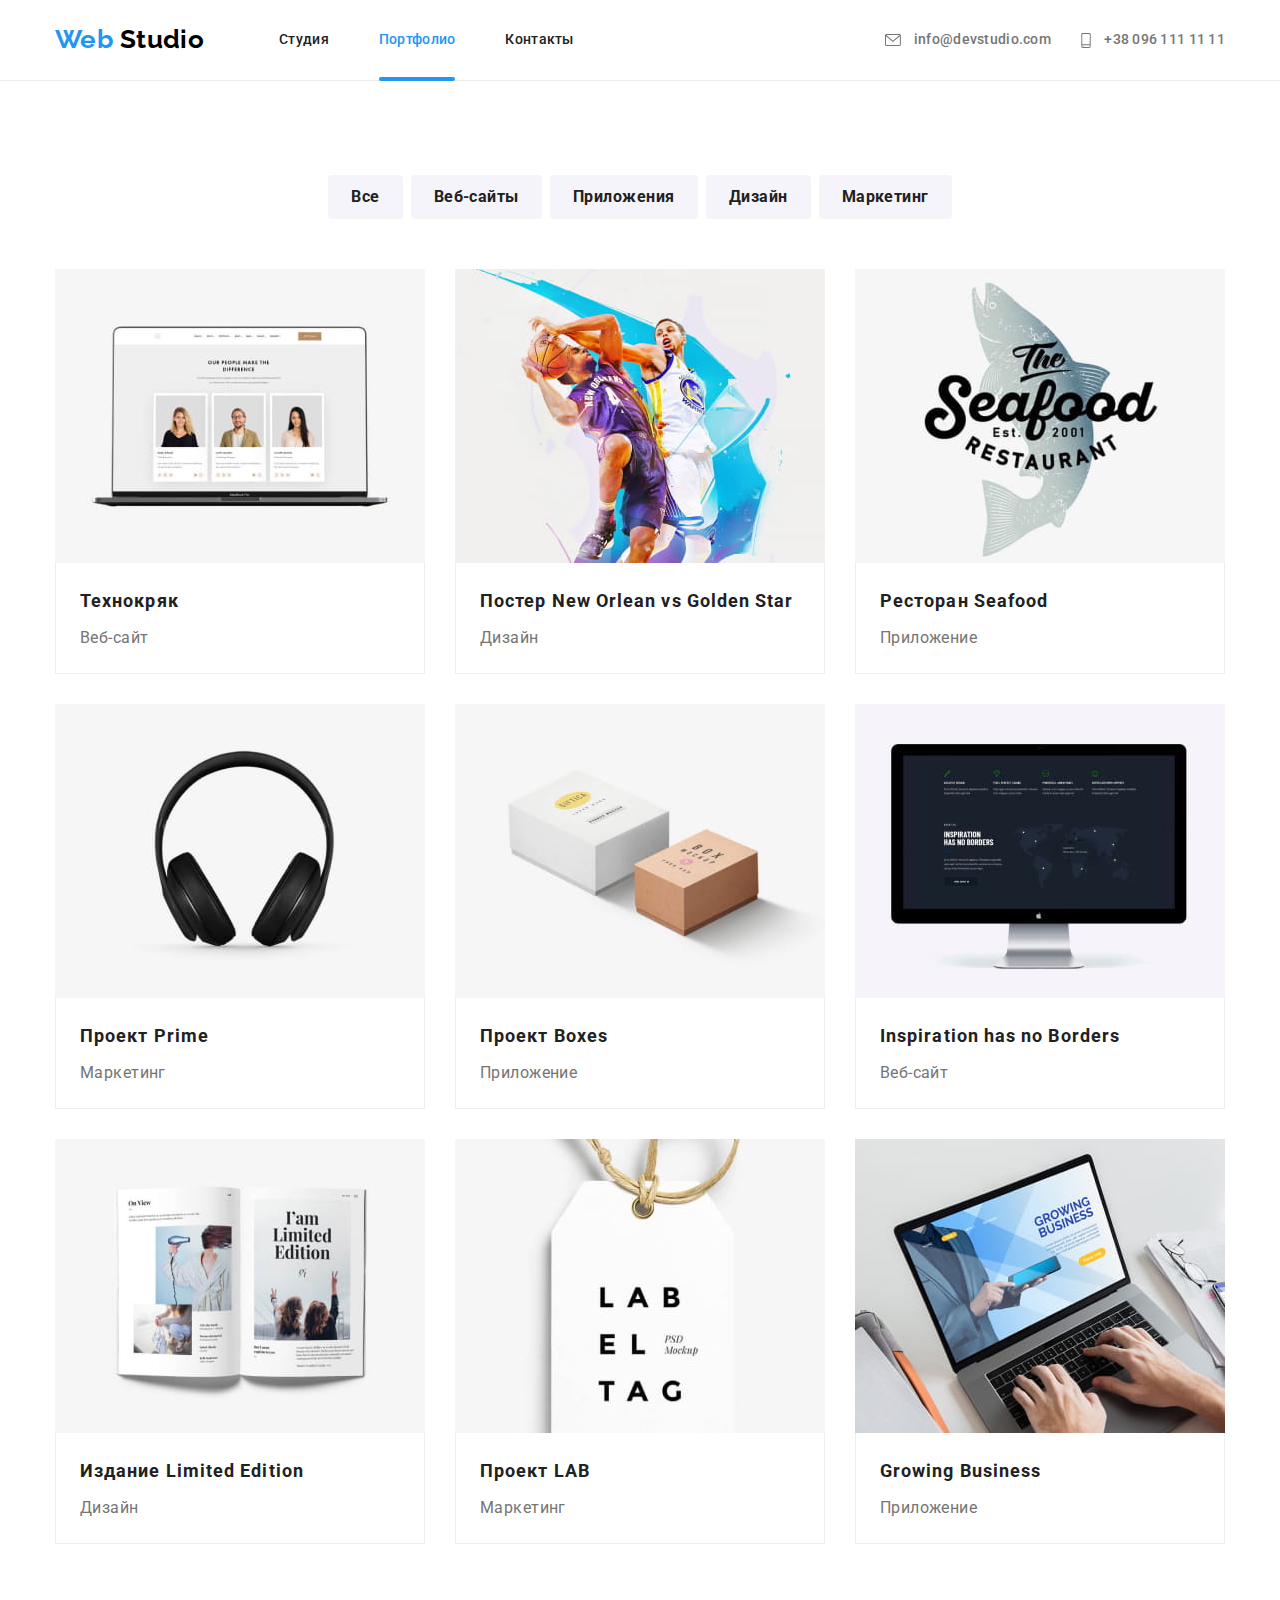
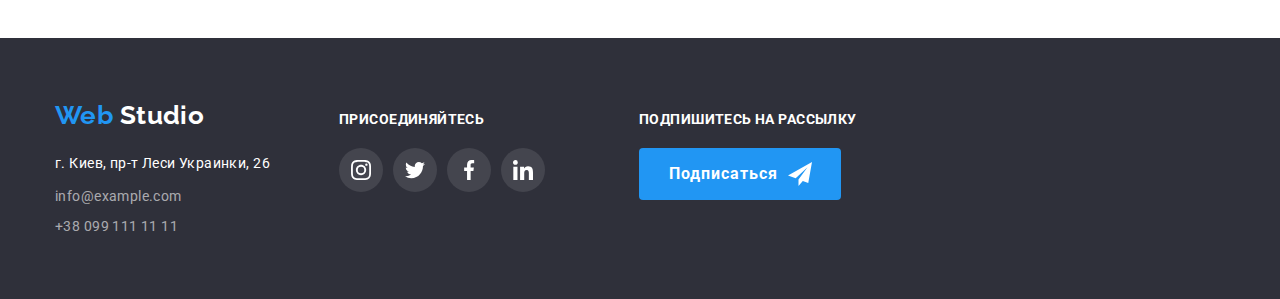
==== commit 0d9967ae: "Внесены правки по ДЗ" ====
--- a/portfolio.html
+++ b/portfolio.html
@@ -64,169 +64,195 @@
             <h2 class="visually-hidden">Примеры работ</h2>
             <ul class="list works-list">
                 <li class="portfolio-card">
-                    <div class="overlay-portfolio-text"><img src="./images/portfolio-1.jpg" alt="веб-сайт технокряк"
-                            width="370" height="294">
-                        <div class="portfolio-item-text">
-                            <p>Технокряк - это современная площадка распространения
-                                коронавируса.
-                                Компании используют эту
-                                платформу для цифрового шпионажа и атак на защищённые сервера конкурентов.</p>
-                        </div>
-                    </div>
-
-                    <div class="portfolio-item">
-                        <h3 class="portfolio-item-title">Технокряк</h3>
-                        <p class="portfolio-item-description">Веб-сайт</p>
-                    </div>
-                </li>
-                <li class="portfolio-card">
-                    <div class="overlay-portfolio-text"><img src="./images/portfolio-2.jpg"
-                            alt="дизайн баскетбольного постера" width="370" height="294">
-                        <div class="portfolio-item-text">
-                            <p>Lorem ipsum dolor sit amet consectetur adipisicing elit.
-                                Perspiciatis
-                                aspernatur sit eius harum, alias praesentium. Lorem ipsum dolor sit amet. Lorem ipsum
-                                dolor
-                                sit amet. Lorem ipsum dolor sit amet.</p>
-                        </div>
-                    </div>
-                    <div class="portfolio-item">
-                        <h3 class="portfolio-item-title">Постер New Orlean vs Golden Star</h3>
-                        <p class="portfolio-item-description">Дизайн</p>
-                    </div>
-                </li>
-                <li class="portfolio-card">
-                    <div class="overlay-portfolio-text"><img src="./images/portfolio-3.jpg"
-                            alt="приложения для ресторана сифуд" width="370" height="294">
-
-                        <div class="portfolio-item-text">
-                            <p>Lorem ipsum dolor sit amet consectetur adipisicing elit.
-                                Perspiciatis
-                                aspernatur sit eius harum, alias praesentium. Lorem ipsum dolor sit amet. Lorem ipsum
-                                dolor
-                                sit amet. Lorem ipsum dolor sit amet.</p>
-                        </div>
-                    </div>
-                    <div class="portfolio-item">
-                        <h3 class="portfolio-item-title">Ресторан Seafood</h3>
-                        <p class="portfolio-item-description">Приложение</p>
-                    </div>
-                </li>
-                <li class="portfolio-card">
-                    <div class="overlay-portfolio-text"><img src="./images/portfolio-4.jpg"
-                            alt="маркетинг для проекта прайм" width="370" height="294">
-                        <div class="portfolio-item-text">
-                            <p>Lorem ipsum dolor sit amet consectetur adipisicing elit.
-                                Perspiciatis
-                                aspernatur sit eius harum, alias praesentium. Lorem ipsum dolor sit amet. Lorem ipsum
-                                dolor
-                                sit amet. Lorem ipsum dolor sit amet.</p>
-                        </div>
-                    </div>
-                    <div class="portfolio-item">
-
-                        <h3 class="portfolio-item-title">Проект Prime</h3>
-                        <p class="portfolio-item-description">Маркетинг</p>
-                    </div>
-
-                </li>
-                <li class="portfolio-card">
-                    <div class="overlay-portfolio-text"><img src="./images/portfolio-5.jpg"
-                            alt="приложение для проекта боксес" width="370" height="294">
-
-                        <div class="portfolio-item-text">
-                            <p>Lorem ipsum dolor sit amet consectetur adipisicing elit.
-                                Perspiciatis
-                                aspernatur sit eius harum, alias praesentium. Lorem ipsum dolor sit amet. Lorem ipsum
-                                dolor
-                                sit amet. Lorem ipsum dolor sit amet.</p>
-                        </div>
-                    </div>
-
-                    <div class="portfolio-item">
-                        <h3 class="portfolio-item-title">Проект Boxes</h3>
-                        <p class="portfolio-item-description">Приложение</p>
-                    </div>
-
-                </li>
-                <li class="portfolio-card">
-                    <div class="overlay-portfolio-text"><img src="./images/portfolio-6.jpg" alt="сайт инспирейшн"
-                            width="370" height="294">
-
-                        <div class="portfolio-item-text">
-                            <p>Lorem ipsum dolor sit amet consectetur adipisicing elit.
-                                Perspiciatis
-                                aspernatur sit eius harum, alias praesentium. Lorem ipsum dolor sit amet. Lorem ipsum
-                                dolor
-                                sit amet. Lorem ipsum dolor sit amet.</p>
-                        </div>
-                    </div>
-
-                    <div class="portfolio-item">
-
-                        <h3 class="portfolio-item-title">Inspiration has no Borders</h3>
-                        <p class="portfolio-item-description">Веб-сайт</p>
-                    </div>
-
-                </li>
-                <li class="portfolio-card">
-                    <div class="overlay-portfolio-text"><img src="./images/portfolio-7.jpg"
-                            alt="дизайн издания лимитед эдишин" width="370" height="294">
-
-                        <div class="portfolio-item-text">
-                            <p>Lorem ipsum dolor sit amet consectetur adipisicing elit.
-                                Perspiciatis
-                                aspernatur sit eius harum, alias praesentium. Lorem ipsum dolor sit amet. Lorem ipsum
-                                dolor
-                                sit amet. Lorem ipsum dolor sit amet.</p>
-                        </div>
-                    </div>
-
-                    <div class="portfolio-item">
-
-                        <h3 class="portfolio-item-title">Издание Limited Edition</h3>
-                        <p class="portfolio-item-description">Дизайн</p>
-                    </div>
-
-                </li>
-                <li class="portfolio-card">
-                    <div class="overlay-portfolio-text"><img src="./images/portfolio-8.jpg"
-                            alt="маркетинг для проекта лаб" width="370" height="294">
-
-                        <div class="portfolio-item-text">
-                            <p>Lorem ipsum dolor sit amet consectetur adipisicing elit.
-                                Perspiciatis
-                                aspernatur sit eius harum, alias praesentium. Lorem ipsum dolor sit amet. Lorem ipsum
-                                dolor
-                                sit amet. Lorem ipsum dolor sit amet.</p>
-                        </div>
-                    </div>
-
-                    <div class="portfolio-item">
-
-                        <h3 class="portfolio-item-title">Проект LAB</h3>
-                        <p class="portfolio-item-description">Маркетинг</p>
-                    </div>
-
-                </li>
-                <li class="portfolio-card">
-                    <div class="overlay-portfolio-text"><img src="./images/portfolio-9.jpg" alt="приложение для бизнеса"
-                            width="370" height="294">
-
-                        <div class="portfolio-item-text">
-                            <p>Lorem ipsum dolor sit amet consectetur adipisicing elit.
-                                Perspiciatis
-                                aspernatur sit eius harum, alias praesentium. Lorem ipsum dolor sit amet. Lorem ipsum
-                                dolor
-                                sit amet. Lorem ipsum dolor sit amet.</p>
-                        </div>
-                    </div>
-
-                    <div class="portfolio-item">
-
-                        <h3 class="portfolio-item-title">Growing Business</h3>
-                        <p class="portfolio-item-description">Приложение</p>
-                    </div>
+                    <a href="#" class="portfolio-card-link">
+                        <div class="overlay-portfolio-text"><img src="./images/portfolio-1.jpg" alt="веб-сайт технокряк"
+                                width="370" height="294">
+                            <div class="portfolio-item-text">
+                                <p>Технокряк - это современная площадка распространения
+                                    коронавируса.
+                                    Компании используют эту
+                                    платформу для цифрового шпионажа и атак на защищённые сервера конкурентов.</p>
+                            </div>
+                        </div>
+
+                        <div class="portfolio-item">
+                            <h3 class="portfolio-item-title">Технокряк</h3>
+                            <p class="portfolio-item-description">Веб-сайт</p>
+                        </div>
+                    </a>
+                </li>
+                <li class="portfolio-card">
+                    <a href="#" class="portfolio-card-link">
+                        <div class="overlay-portfolio-text"><img src="./images/portfolio-2.jpg"
+                                alt="дизайн баскетбольного постера" width="370" height="294">
+                            <div class="portfolio-item-text">
+                                <p>Lorem ipsum dolor sit amet consectetur adipisicing elit.
+                                    Perspiciatis
+                                    aspernatur sit eius harum, alias praesentium. Lorem ipsum dolor sit amet. Lorem
+                                    ipsum
+                                    dolor
+                                    sit amet. Lorem ipsum dolor sit amet.</p>
+                            </div>
+                        </div>
+                        <div class="portfolio-item">
+                            <h3 class="portfolio-item-title">Постер New Orlean vs Golden Star</h3>
+                            <p class="portfolio-item-description">Дизайн</p>
+                        </div>
+                    </a>
+                </li>
+                <li class="portfolio-card">
+                    <a href="#" class="portfolio-card-link">
+                        <div class="overlay-portfolio-text"><img src="./images/portfolio-3.jpg"
+                                alt="приложения для ресторана сифуд" width="370" height="294">
+
+                            <div class="portfolio-item-text">
+                                <p>Lorem ipsum dolor sit amet consectetur adipisicing elit.
+                                    Perspiciatis
+                                    aspernatur sit eius harum, alias praesentium. Lorem ipsum dolor sit amet. Lorem
+                                    ipsum
+                                    dolor
+                                    sit amet. Lorem ipsum dolor sit amet.</p>
+                            </div>
+                        </div>
+                        <div class="portfolio-item">
+                            <h3 class="portfolio-item-title">Ресторан Seafood</h3>
+                            <p class="portfolio-item-description">Приложение</p>
+                        </div>
+                    </a>
+                </li>
+                <li class="portfolio-card">
+                    <a href="#" class="portfolio-card-link">
+                        <div class="overlay-portfolio-text"><img src="./images/portfolio-4.jpg"
+                                alt="маркетинг для проекта прайм" width="370" height="294">
+                            <div class="portfolio-item-text">
+                                <p>Lorem ipsum dolor sit amet consectetur adipisicing elit.
+                                    Perspiciatis
+                                    aspernatur sit eius harum, alias praesentium. Lorem ipsum dolor sit amet. Lorem
+                                    ipsum
+                                    dolor
+                                    sit amet. Lorem ipsum dolor sit amet.</p>
+                            </div>
+                        </div>
+                        <div class="portfolio-item">
+
+                            <h3 class="portfolio-item-title">Проект Prime</h3>
+                            <p class="portfolio-item-description">Маркетинг</p>
+                        </div>
+                    </a>
+
+                </li>
+                <li class="portfolio-card">
+                    <a href="#" class="portfolio-card-link">
+                        <div class="overlay-portfolio-text"><img src="./images/portfolio-5.jpg"
+                                alt="приложение для проекта боксес" width="370" height="294">
+
+                            <div class="portfolio-item-text">
+                                <p>Lorem ipsum dolor sit amet consectetur adipisicing elit.
+                                    Perspiciatis
+                                    aspernatur sit eius harum, alias praesentium. Lorem ipsum dolor sit amet. Lorem
+                                    ipsum
+                                    dolor
+                                    sit amet. Lorem ipsum dolor sit amet.</p>
+                            </div>
+                        </div>
+
+                        <div class="portfolio-item">
+                            <h3 class="portfolio-item-title">Проект Boxes</h3>
+                            <p class="portfolio-item-description">Приложение</p>
+                        </div>
+                    </a>
+
+                </li>
+                <li class="portfolio-card">
+                    <a href="#" class="portfolio-card-link">
+                        <div class="overlay-portfolio-text"><img src="./images/portfolio-6.jpg" alt="сайт инспирейшн"
+                                width="370" height="294">
+
+                            <div class="portfolio-item-text">
+                                <p>Lorem ipsum dolor sit amet consectetur adipisicing elit.
+                                    Perspiciatis
+                                    aspernatur sit eius harum, alias praesentium. Lorem ipsum dolor sit amet. Lorem
+                                    ipsum
+                                    dolor
+                                    sit amet. Lorem ipsum dolor sit amet.</p>
+                            </div>
+                        </div>
+
+                        <div class="portfolio-item">
+
+                            <h3 class="portfolio-item-title">Inspiration has no Borders</h3>
+                            <p class="portfolio-item-description">Веб-сайт</p>
+                        </div>
+                    </a>
+
+                </li>
+                <li class="portfolio-card">
+                    <a href="#" class="portfolio-card-link">
+                        <div class="overlay-portfolio-text"><img src="./images/portfolio-7.jpg"
+                                alt="дизайн издания лимитед эдишин" width="370" height="294">
+
+                            <div class="portfolio-item-text">
+                                <p>Lorem ipsum dolor sit amet consectetur adipisicing elit.
+                                    Perspiciatis
+                                    aspernatur sit eius harum, alias praesentium. Lorem ipsum dolor sit amet. Lorem
+                                    ipsum
+                                    dolor
+                                    sit amet. Lorem ipsum dolor sit amet.</p>
+                            </div>
+                        </div>
+
+                        <div class="portfolio-item">
+
+                            <h3 class="portfolio-item-title">Издание Limited Edition</h3>
+                            <p class="portfolio-item-description">Дизайн</p>
+                        </div>
+                    </a>
+
+                </li>
+                <li class="portfolio-card">
+                    <a href="#" class="portfolio-card-link">
+                        <div class="overlay-portfolio-text"><img src="./images/portfolio-8.jpg"
+                                alt="маркетинг для проекта лаб" width="370" height="294">
+
+                            <div class="portfolio-item-text">
+                                <p>Lorem ipsum dolor sit amet consectetur adipisicing elit.
+                                    Perspiciatis
+                                    aspernatur sit eius harum, alias praesentium. Lorem ipsum dolor sit amet. Lorem
+                                    ipsum
+                                    dolor
+                                    sit amet. Lorem ipsum dolor sit amet.</p>
+                            </div>
+                        </div>
+
+                        <div class="portfolio-item">
+
+                            <h3 class="portfolio-item-title">Проект LAB</h3>
+                            <p class="portfolio-item-description">Маркетинг</p>
+                        </div>
+                    </a>
+
+                </li>
+                <li class="portfolio-card">
+                    <a href="#" class="portfolio-card-link">
+                        <div class="overlay-portfolio-text"><img src="./images/portfolio-9.jpg"
+                                alt="приложение для бизнеса" width="370" height="294">
+
+                            <div class="portfolio-item-text">
+                                <p>Lorem ipsum dolor sit amet consectetur adipisicing elit.
+                                    Perspiciatis
+                                    aspernatur sit eius harum, alias praesentium. Lorem ipsum dolor sit amet. Lorem
+                                    ipsum
+                                    dolor
+                                    sit amet. Lorem ipsum dolor sit amet.</p>
+                            </div>
+                        </div>
+
+                        <div class="portfolio-item">
+
+                            <h3 class="portfolio-item-title">Growing Business</h3>
+                            <p class="portfolio-item-description">Приложение</p>
+                        </div>
+                    </a>
 
                 </li>
             </ul>
@@ -295,6 +321,9 @@
             </div>
             <div>
                 <p class="footer-action">Подпишитесь на рассылку</p>
+                <button type="button" class="button primary subscribe">Подписаться<svg class="subscribe-icon">
+                        <use href="./images/icons/sprite.svg#icon-subscribe"></use>
+                    </svg></button>
             </div>
         </div>
     </footer>
--- a/css/style.css
+++ b/css/style.css
@@ -33,10 +33,6 @@
 	letter-spacing: 0.03em;
 }
 
-header {
-	position: relative;
-}
-
 footer {
 	margin-top: 94px;
 
@@ -104,7 +100,9 @@
 /*Navigation*/
 
 .page-header {
-	border-bottom: 1px solid #ECECEC;
+	position: relative;
+	margin: 0;
+	border-bottom: 1px solid #ececec;
 }
 
 .main-nav {
@@ -153,6 +151,14 @@
 
 .site-nav-link {
 	color: var(--secondary-text-color);
+}
+
+.site-nav-link::after {
+	content: "";
+	background-color: #ffffff;
+	transition-property: background-color;
+	transition-duration: 250ms;
+	transition-timing-function: cubic-bezier(0.4, 0, 0.2, 1);
 }
 
 .site-nav-link:hover::after,
@@ -167,14 +173,6 @@
 	bottom: 0;
 	left: 0;
 	transform: translate(0px, 1px);
-
-}
-
-.site-nav-link:hover::after,
-.site-nav-link:focus::after {
-
-	transition: background-color 250ms cubic-bezier(0.4, 0, 0.2, 1);
-
 }
 
 .site-nav-link.current {
@@ -184,6 +182,9 @@
 .contacts-link {
 	color: var(--primary-text-color);
 	fill: var(--primary-text-color);
+	transition-property: color, fill;
+	transition-duration: 250ms;
+	transition-timing-function: cubic-bezier(0.4, 0, 0.2, 1);
 }
 
 .icon-contacts {
@@ -197,8 +198,6 @@
 .contacts-link:focus {
 	color: var(--accent-color);
 	fill: var(--accent-color);
-	transition: color 250ms cubic-bezier(0.4, 0, 0.2, 1),
-		fill 250ms cubic-bezier(0.4, 0, 0.2, 1);
 }
 
 /*Hero*/
@@ -246,11 +245,28 @@
 	line-height: 1.88;
 	text-align: center;
 	letter-spacing: 0.06em;
+
+	cursor: pointer;
 }
 
 .button.primary {
 	background-color: var(--accent-color);
 	color: var(--additional-color);
+}
+
+.subscribe {
+	padding-left: 29px;
+	padding-right: 28px;
+}
+
+.subscribe-icon {
+	fill: var(--additional-color);
+
+	width: 24px;
+	height: 24px;
+	margin-left: 10px;
+
+	vertical-align: middle;
 }
 
 .button.filter {
@@ -260,6 +276,10 @@
 	letter-spacing: 0.03em;
 	padding: 6px 22px;
 	min-width: 73px;
+
+	transition-property: color, background-color, box-shadow;
+	transition-duration: 250ms;
+	transition-timing-function: cubic-bezier(0.4, 0, 0.2, 1);
 }
 
 .filter-item {
@@ -277,9 +297,6 @@
 	color: var(--additional-color);
 	outline: none;
 	box-shadow: 0px 3px 1px rgba(0, 0, 0, 0.1), 0px 1px 2px rgba(0, 0, 0, 0.08), 0px 2px 2px rgba(0, 0, 0, 0.12);
-	transition: color 250ms cubic-bezier(0.4, 0, 0.2, 1),
-		background-color 250ms cubic-bezier(0.4, 0, 0.2, 1),
-		box-shadow 250ms cubic-bezier(0.4, 0, 0.2, 1);
 }
 
 /*Section*/
@@ -438,12 +455,15 @@
 	height: 90px;
 	border: 1px solid var(--clients-logo-border);
 	border-radius: 4px;
+
+	transition-property: border-color;
+	transition-duration: 250ms;
+	transition-timing-function: cubic-bezier(0.4, 0, 0.2, 1);
 }
 
 .clients-list-item:hover,
 .clients-list-item:focus {
 	border-color: var(--accent-color);
-	transition: border-color 250ms cubic-bezier(0.4, 0, 0.2, 1);
 }
 
 .clients-list-item:not(:last-child) {
@@ -459,12 +479,15 @@
 	margin: 0;
 	padding: 0;
 	fill: var(--clients-logo-border);
+
+	transition-property: fill;
+	transition-duration: 250ms;
+	transition-timing-function: cubic-bezier(0.4, 0, 0.2, 1);
 }
 
 .clients-link:hover,
 .clients-link:focus {
 	fill: var(--accent-color);
-	transition: fill 250ms cubic-bezier(0.4, 0, 0.2, 1);
 }
 
 /*Portfolio*/
@@ -473,13 +496,25 @@
 	width: calc((100% - 60px) / 3);
 	margin-right: 30px;
 	margin-bottom: 30px;
+}
+
+.portfolio-card-link {
+	color: inherit;
+	text-decoration: none;
+	display: block;
+	margin: 0;
+	padding: 0;
+
 	background: #ffffff;
-	border: 1px solid #eeeeee;
-}
-
-.portfolio-card:hover {
+
+	transition-property: box-shadow, transform;
+	transition-duration: 250ms;
+	transition-timing-function: cubic-bezier(0.4, 0, 0.2, 1);
+}
+
+.portfolio-card-link:hover,
+.portfolio-card-link:focus {
 	box-shadow: 0px 1px 1px rgba(0, 0, 0, 0.12), 0px 4px 4px rgba(0, 0, 0, 0.06), 1px 4px 6px rgba(0, 0, 0, 0.16);
-	transition: box-shadow 250ms cubic-bezier(0.4, 0, 0.2, 1);
 }
 
 .portfolio-card:nth-last-child(-n + 3) {
@@ -492,6 +527,9 @@
 
 .portfolio-item {
 	padding: 20px 24px;
+	border-left: 1px solid #eeeeee;
+	border-right: 1px solid #eeeeee;
+	border-bottom: 1px solid #eeeeee;
 }
 
 .portfolio-item-title {
@@ -507,16 +545,16 @@
 .overlay-portfolio-text {
 	position: relative;
 	overflow: hidden;
-
-
-}
-
-.portfolio-card:hover .portfolio-item-text {
-
+}
+
+.portfolio-card-link:hover .portfolio-item-text,
+.portfolio-card-link:focus .portfolio-item-text {
 	transform: translatey(0);
 	width: 370px;
 	height: 294px;
-	transition: transform 250ms cubic-bezier(0.4, 0, 0.2, 1)
+	transition-property: transform;
+	transition-duration: 250ms;
+	transition-timing-function: cubic-bezier(0.4, 0, 0.2, 1);
 }
 
 .portfolio-item-description {
@@ -541,7 +579,7 @@
 	font-size: 18px;
 	line-height: 1.56;
 
-	transform: translatey(100%);
+	transform: translatey(101%);
 }
 
 .filter-list {
@@ -614,7 +652,7 @@
 	align-items: center;
 }
 
-.social-link>li:not(:last-child) {
+.social-link > li:not(:last-child) {
 	margin-right: 10px;
 }
 
@@ -625,6 +663,12 @@
 	padding: 12px;
 
 	fill: var(--clients-logo-border);
+	background-color: #ffffff;
+	border-radius: 50%;
+
+	transition-property: fill, background-color;
+	transition-duration: 250ms;
+	transition-timing-function: cubic-bezier(0.4, 0, 0.2, 1);
 }
 
 .social-link-item:hover,
@@ -635,8 +679,6 @@
 	background-size: 44px 44px;
 	background-color: var(--accent-color);
 	border-radius: 50%;
-	transition: fill 250ms cubic-bezier(0.4, 0, 0.2, 1),
-		background-color 250ms cubic-bezier(0.4, 0, 0.2, 1);
 }
 
 .social-link-icon:hover,
@@ -649,8 +691,70 @@
 	fill: var(--additional-color);
 	background-color: rgba(255, 255, 255, 0.1);
 	border-radius: 50%;
+
+	transition-property: fill, background-color;
+	transition-duration: 250ms;
+	transition-timing-function: cubic-bezier(0.4, 0, 0.2, 1);
 }
 
 .follow-block {
 	margin-right: 94px;
-}+}
+
+/*Modal*/
+
+.backdrop {
+	position: fixed;
+	top: 0;
+	left: 0;
+	right: 0;
+	bottom: 0;
+
+	width: 100%;
+	height: 100%;
+	background-color: rgba(0, 0, 0, 0.2);
+
+	opacity: 1;
+	transition-property: opacity;
+	transition-duration: 250ms;
+	transition-timing-function: cubic-bezier(0.4, 0, 0.2, 1);
+}
+
+.modal-window {
+	position: absolute;
+	top: 50%;
+	left: 50%;
+	transform: translate(-50%, -50%);
+	width: 90%;
+	max-width: 528px;
+	height: 500px;
+
+	background-color: #ffffff;
+	box-shadow: 0px 1px 3px rgba(0, 0, 0, 0.12), 0px 1px 1px rgba(0, 0, 0, 0.14), 0px 2px 1px rgba(0, 0, 0, 0.2);
+	border-radius: 4px;
+}
+
+.close-button {
+	position: absolute;
+	right: 8px;
+	top: 8px;
+
+	width: 30px;
+	height: 30px;
+
+	border: 1px solid rgba(0, 0, 0, 0.1);
+	border-radius: 50%;
+	color: black;
+	background-image: url(../images/icons/close-icon.svg);
+	background-repeat: no-repeat;
+	background-position: center;
+	background-size: 11px 11px;
+
+	cursor: pointer;
+}
+
+.backdrop.is-hidden {
+	visibility: hidden;
+	pointer-events: none;
+	opacity: 0;
+}
